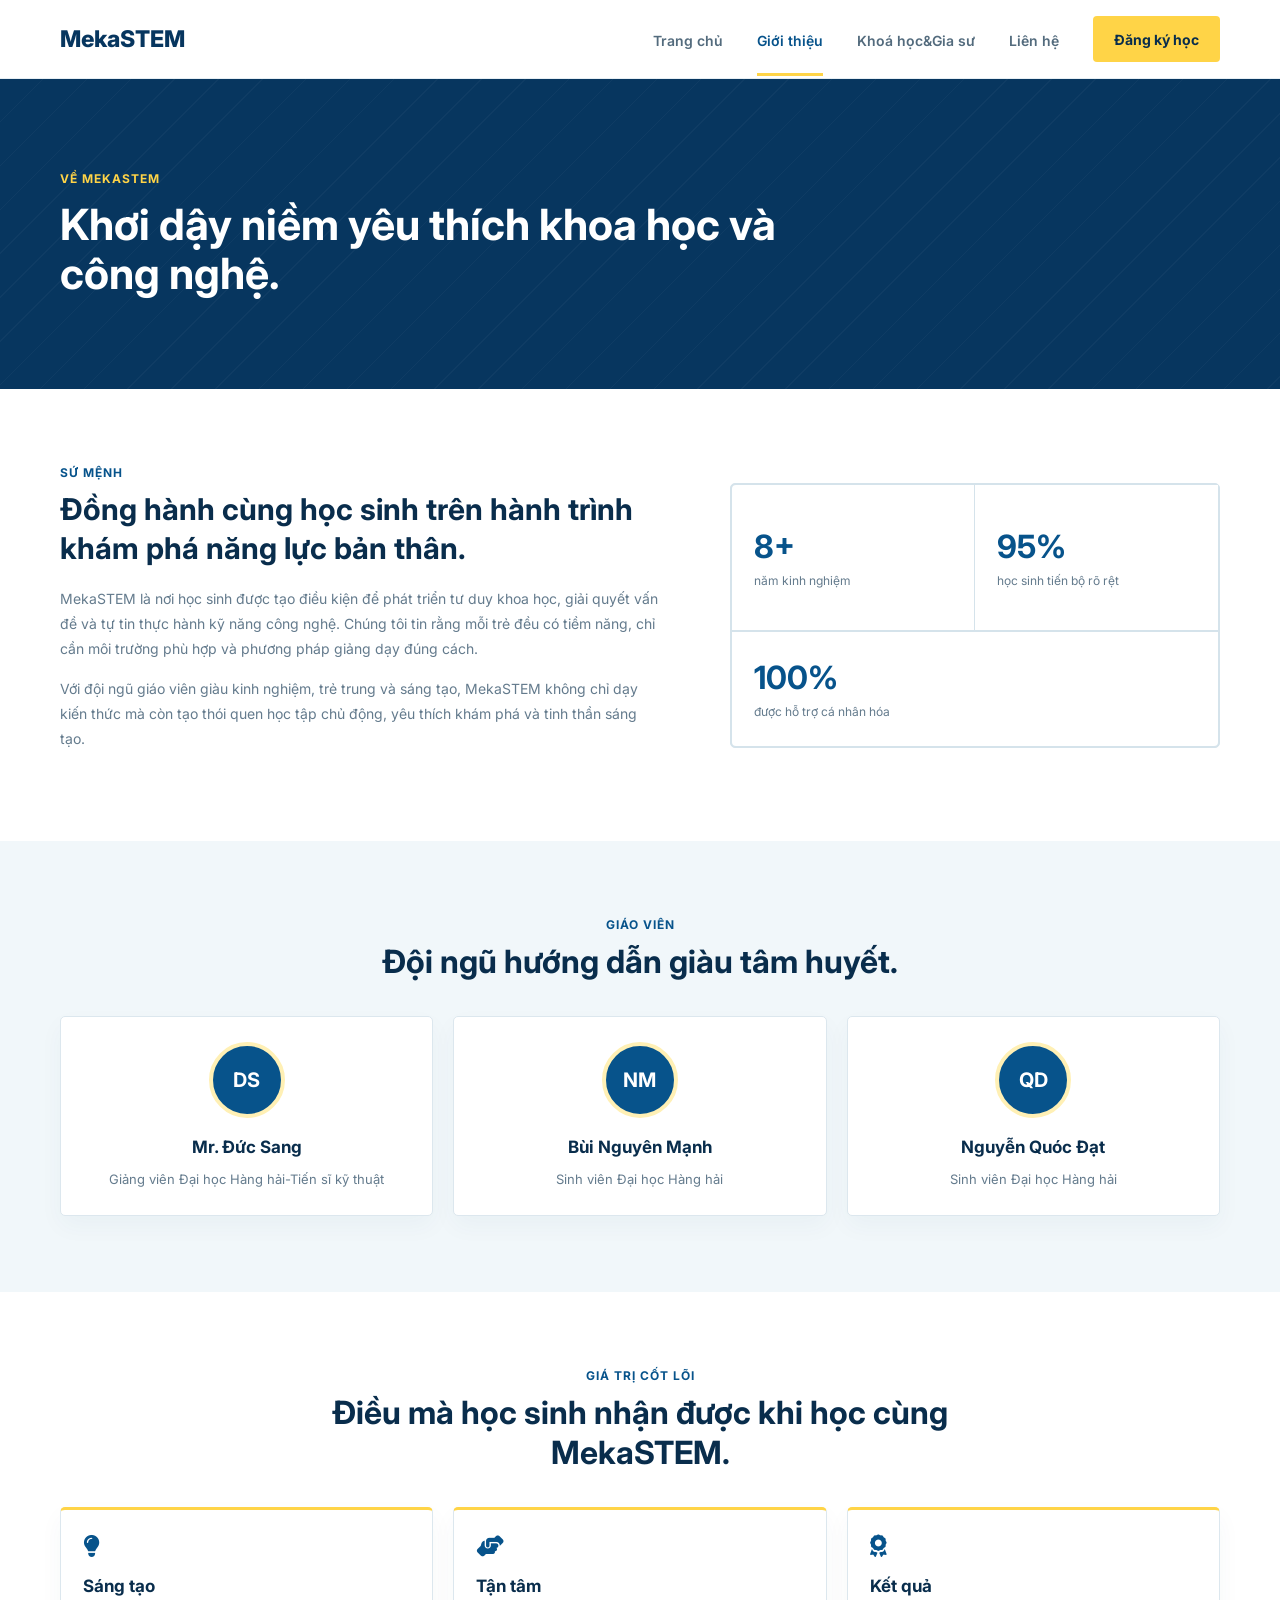
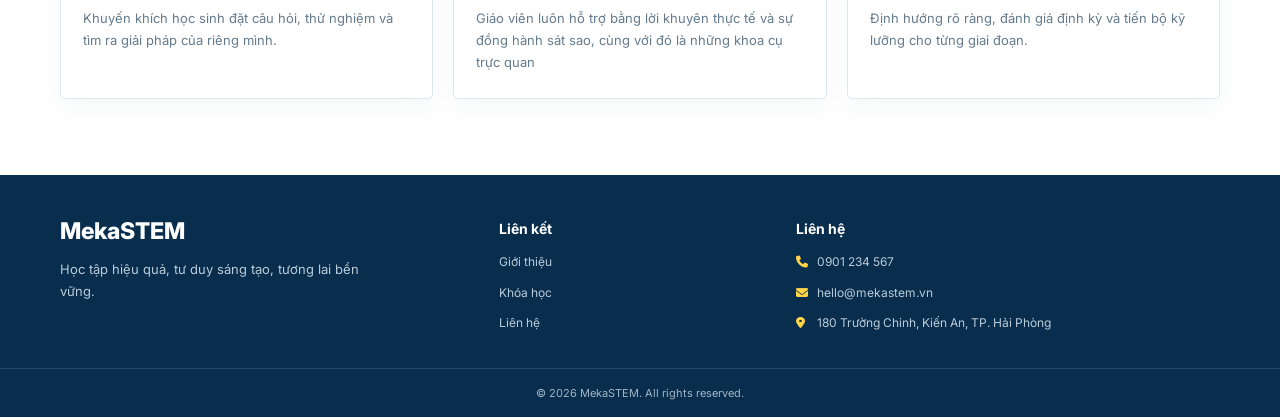
==== about.html @ 57383ab9 "Add files via upload" ====
<!DOCTYPE html>
<html lang="vi">
<head>
    <meta charset="UTF-8">
    <meta name="viewport" content="width=device-width, initial-scale=1.0">
    <title>Giới thiệu | MekaSTEM</title>
    <link rel="preconnect" href="https://fonts.googleapis.com">
    <link rel="preconnect" href="https://fonts.gstatic.com" crossorigin>
    <link href="https://fonts.googleapis.com/css2?family=Inter:wght@400;500;600;700;800&display=swap" rel="stylesheet">
    <link rel="stylesheet" href="https://cdnjs.cloudflare.com/ajax/libs/font-awesome/6.2.0/css/all.min.css">
    <link rel="stylesheet" href="style.css">
</head>
<body>
    <header class="site-header">
        <div class="container nav-wrap">
            <a href="index.html" class="logo">MekaSTEM</a>
            <nav class="navbar" id="navMenu">
                <a href="index.html">Trang chủ</a>
                <a href="about.html" class="active">Giới thiệu</a>
                <a href="courses.html">Khoá học&amp;Gia sư</a>
                <a href="contact.html">Liên hệ</a>
            </nav>
            <a href="contact.html" class="btn btn-primary nav-cta">Đăng ký học</a>
            <button class="menu-toggle" id="menuBtn" aria-label="Mở menu">
                <span></span>
                <span></span>
                <span></span>
            </button>
        </div>
    </header>

    <main>
        <section class="page-banner">
            <div class="container page-banner-inner">
                <p class="eyebrow">Về MekaSTEM</p>
                <h1>Khơi dậy niềm yêu thích khoa học và công nghệ.</h1>
            </div>
        </section>

        <section class="section">
            <div class="container story-grid">
                <div>
                    <p class="eyebrow">Sứ mệnh</p>
                    <h2>Đồng hành cùng học sinh trên hành trình khám phá năng lực bản thân.</h2>
                    <p>MekaSTEM là nơi học sinh được tạo điều kiện để phát triển tư duy khoa học, giải quyết vấn đề và tự tin thực hành kỹ năng công nghệ. Chúng tôi tin rằng mỗi trẻ đều có tiềm năng, chỉ cần môi trường phù hợp và phương pháp giảng dạy đúng cách.</p>
                    <p>Với đội ngũ giáo viên giàu kinh nghiệm, trẻ trung và sáng tạo, MekaSTEM không chỉ dạy kiến thức mà còn tạo thói quen học tập chủ động, yêu thích khám phá và tinh thần sáng tạo.</p>
                </div>
                <div class="story-box">
                    <div class="stat-badge"><strong>8+</strong><span>năm kinh nghiệm</span></div>
                    <div class="stat-badge"><strong>95%</strong><span>học sinh tiến bộ rõ rệt</span></div>
                    <div class="stat-badge"><strong>100%</strong><span>được hỗ trợ cá nhân hóa</span></div>
                </div>
            </div>
        </section>

        <section class="section alt-bg">
            <div class="container">
                <div class="section-heading center">
                    <p class="eyebrow">Giáo viên</p>
                    <h2>Đội ngũ hướng dẫn giàu tâm huyết.</h2>
                </div>
                <div class="grid-3">
                    <article class="teacher-card">
                        <div class="teacher-avatar">DS</div>
                        <h3>Mr. Đức Sang</h3>
                        <p>Giảng viên Đại học Hàng hải-Tiến sĩ kỹ thuật</p>
                    </article>
                    <article class="teacher-card">
                        <div class="teacher-avatar">NM</div>
                        <h3>Bùi Nguyên Mạnh</h3>
                        <p>Sinh viên Đại học Hàng hải</p>
                    </article>
                    <article class="teacher-card">
                        <div class="teacher-avatar">QD</div>
                        <h3>Nguyễn Quóc Đạt</h3>
                        <p>Sinh viên Đại học Hàng hải</p>
                    </article>
                </div>
            </div>
        </section>

        <section class="section">
            <div class="container">
                <div class="section-heading center">
                    <p class="eyebrow">Giá trị cốt lõi</p>
                    <h2>Điều mà học sinh nhận được khi học cùng MekaSTEM.</h2>
                </div>
                <div class="grid-3">
                    <article class="value-card">
                        <i class="fa-solid fa-lightbulb"></i>
                        <h3>Sáng tạo</h3>
                        <p>Khuyến khích học sinh đặt câu hỏi, thử nghiệm và tìm ra giải pháp của riêng mình.</p>
                    </article>
                    <article class="value-card">
                        <i class="fa-solid fa-handshake-angle"></i>
                        <h3>Tận tâm</h3>
                        <p>Giáo viên luôn hỗ trợ bằng lời khuyên thực tế và sự đồng hành sát sao, cùng với đó là những khoa cụ trực quan</p>
                    </article>
                    <article class="value-card">
                        <i class="fa-solid fa-award"></i>
                        <h3>Kết quả</h3>
                        <p>Định hướng rõ ràng, đánh giá định kỳ và tiến bộ kỹ lưỡng cho từng giai đoạn.</p>
                    </article>
                </div>
            </div>
        </section>
    </main>

    <footer class="site-footer">
        <div class="container footer-inner">
            <div>
                <a href="index.html" class="logo">MekaSTEM</a>
                <p>Học tập hiệu quả, tư duy sáng tạo, tương lai bền vững.</p>
            </div>
            <div>
                <h4>Liên kết</h4>
                <ul>
                    <li><a href="about.html">Giới thiệu</a></li>
                    <li><a href="courses.html">Khóa học</a></li>
                    <li><a href="contact.html">Liên hệ</a></li>
                </ul>
            </div>
            <div>
                <h4>Liên hệ</h4>
                <ul>
                    <li><i class="fa-solid fa-phone"></i> 0901 234 567</li>
                    <li><i class="fa-solid fa-envelope"></i> hello@mekastem.vn</li>
                    <li><i class="fa-solid fa-location-dot"></i> 180 Trường Chinh, Kiến An, TP. Hải Phòng</li>
                </ul>
            </div>
        </div>
        <div class="copyright">
            © 2026 MekaSTEM. All rights reserved.
        </div>
    </footer>

    <script src="script.js"></script>
</body>
</html>
---- style.css ----
:root {
	--blue: #07538b;
	--blue-deep: #07365f;
	--blue-dark: #092d4c;
	--yellow: #ffd447;
	--ink: #17364f;
	--muted: #647b8d;
	--line: #dce7ee;
	--paper: #fff;
	--soft: #f1f7fa;
}

*,
*::before,
*::after {
	box-sizing: border-box;
}

html {
	scroll-behavior: smooth;
}

body {
	margin: 0;
	color: var(--ink);
	background: var(--paper);
	font-family: 'Inter', sans-serif;
	-webkit-font-smoothing: antialiased;
}

a {
	color: inherit;
	text-decoration: none;
}

img {
	max-width: 100%;
}

.container {
	width: min(1160px, calc(100% - 48px));
	margin: 0 auto;
}

.site-header {
	position: sticky;
	top: 0;
	z-index: 5;
	border-bottom: 1px solid #e6eef3;
	background: rgb(255 255 255 / 96%);
	backdrop-filter: blur(12px);
}

.nav-wrap {
	min-height: 78px;
	display: flex;
	align-items: center;
	justify-content: space-between;
	gap: 34px;
}

.logo {
	color: var(--blue-deep);
	font-size: 23px;
	font-weight: 800;
}

.navbar {
	display: flex;
	align-items: center;
	gap: 34px;
	margin-left: auto;
}

.navbar a {
	position: relative;
	padding: 29px 0 27px;
	color: #536b7d;
	font-size: 14px;
	font-weight: 600;
	transition: color .2s ease;
}

.navbar a:hover,
.navbar a.active {
	color: var(--blue);
}

.navbar a.active::after {
	position: absolute;
	right: 0;
	bottom: 0;
	left: 0;
	height: 3px;
	background: var(--yellow);
	content: '';
}

.btn {
	min-height: 46px;
	display: inline-flex;
	align-items: center;
	justify-content: center;
	gap: 10px;
	padding: 0 20px;
	border: 1px solid transparent;
	border-radius: 4px;
	font-size: 14px;
	font-weight: 700;
	transition: background .2s ease, color .2s ease, transform .2s ease;
}

.btn:hover {
	transform: translateY(-1px);
}

.btn-primary {
	color: var(--blue-dark);
	background: var(--yellow);
}

.btn-primary:hover {
	background: #ffe278;
}

.btn-secondary {
	border-color: #b7cbd8;
	color: #fff;
	background: transparent;
}

.btn-secondary:hover {
	border-color: #fff;
	background: rgb(255 255 255 / 10%);
}

.menu-toggle {
	display: none;
}

.hero,
.page-banner {
	position: relative;
	overflow: hidden;
	color: #fff;
	background-color: var(--blue-deep);
	background-image: repeating-linear-gradient(135deg, transparent 0 30px, rgb(255 255 255 / 3%) 30px 31px);
}

.hero-inner {
	min-height: 600px;
	display: grid;
	grid-template-columns: 1.05fr .95fr;
	align-items: center;
	gap: 62px;
	padding-top: 54px;
	padding-bottom: 58px;
}

.hero-copy {
	max-width: 570px;
}

.eyebrow {
	margin: 0 0 16px;
	color: var(--yellow);
	font-size: 12px;
	font-weight: 700;
	letter-spacing: 1px;
	text-transform: uppercase;
}

.hero h1,
.page-banner h1 {
	max-width: 650px;
	margin: 0;
	font-size: 48px;
	font-weight: 700;
	line-height: 1.13;
}

.lead {
	max-width: 510px;
	margin: 20px 0 0;
	color: #d1e4f0;
	font-size: 16px;
	line-height: 1.75;
}

.hero-actions {
	display: flex;
	flex-wrap: wrap;
	gap: 12px;
	margin-top: 27px;
}

.mini-list {
	display: grid;
	gap: 11px;
	margin: 28px 0 0;
	padding: 0;
	color: #e2eff6;
	font-size: 13px;
	list-style: none;
}

.mini-list li {
	display: flex;
	align-items: center;
	gap: 10px;
}

.mini-list i {
	color: var(--yellow);
}

.hero-visual {
	position: relative;
	min-height: 430px;
	display: flex;
	align-items: flex-end;
	justify-content: center;
	padding: 22px;
	border: 5px solid rgb(255 255 255 / 18%);
	border-radius: 5px;
	background-color: #17608d;
	background-image: linear-gradient(180deg, rgb(7 54 95 / 4%) 28%, rgb(7 54 95 / 72%) 100%), url('https://images.unsplash.com/photo-1581092921461-eab62e97a780?auto=format&fit=crop&w=1100&q=85');
	background-position: center;
	background-size: cover;
}

.stat-card {
	position: absolute;
	z-index: 1;
	min-width: 128px;
	display: grid;
	gap: 4px;
	padding: 14px 16px;
	border-radius: 4px;
	color: var(--blue-dark);
	background: #fff;
	box-shadow: 0 12px 28px rgb(3 35 60 / 20%);
}

.stat-card.primary {
	top: 26px;
	left: -24px;
}

.stat-card.accent {
	top: 110px;
	right: -24px;
	background: var(--yellow);
}

.stat-tag,
.stat-card small {
	color: #526b7d;
	font-size: 11px;
}

.stat-card strong {
	font-size: 25px;
	line-height: 1.1;
}

.info-panel {
	width: min(100%, 330px);
	padding: 17px 19px;
	border: 1px solid rgb(255 255 255 / 25%);
	border-radius: 4px;
	color: #fff;
	background: rgb(7 45 76 / 88%);
	backdrop-filter: blur(8px);
}

.panel-label {
	margin: 0 0 5px;
	color: #c3dce9;
	font-size: 11px;
}

.info-panel h3 {
	margin: 0;
	font-size: 18px;
}

.small-rows {
	display: flex;
	flex-wrap: wrap;
	gap: 18px;
	margin-top: 13px;
	color: #e5f1f7;
	font-size: 11px;
}

.small-rows i {
	margin-right: 5px;
	color: var(--yellow);
}

.section {
	padding: 76px 0;
}

.alt-bg {
	background: var(--soft);
}

.section-heading {
	max-width: 680px;
	margin-bottom: 34px;
}

.section-heading.center {
	margin-right: auto;
	margin-left: auto;
	text-align: center;
}

.section-heading .eyebrow {
	margin-bottom: 10px;
	color: var(--blue);
}

.section-heading h2,
.cta-inner h2 {
	margin: 0;
	color: var(--blue-dark);
	font-size: 32px;
	line-height: 1.25;
}

.section-heading > p:last-child {
	color: var(--muted);
	line-height: 1.7;
}

.grid-4,
.grid-3 {
	display: grid;
	gap: 20px;
}

.grid-4 {
	grid-template-columns: repeat(4, minmax(0, 1fr));
}

.grid-3 {
	grid-template-columns: repeat(3, minmax(0, 1fr));
}

.feature-card,
.course-card,
.teacher-card,
.value-card,
.quote-card,
.schedule-item {
	border: 1px solid var(--line);
	border-radius: 5px;
	background: #fff;
	box-shadow: 0 10px 24px rgb(22 66 95 / 4%);
}

.feature-card,
.value-card {
	padding: 25px 22px;
}

.icon-wrap {
	width: 44px;
	height: 44px;
	display: grid;
	place-items: center;
	border-radius: 4px;
	color: var(--blue-deep);
	background: #fff0b5;
	font-size: 18px;
}

.feature-card h3,
.course-card h3,
.teacher-card h3,
.value-card h3,
.step-item h3,
.schedule-item h3 {
	margin: 17px 0 9px;
	color: var(--blue-dark);
	font-size: 17px;
	line-height: 1.35;
}

.feature-card p,
.course-card p,
.teacher-card p,
.value-card p,
.step-item p,
.quote-card p,
.schedule-item p {
	margin: 0;
	color: var(--muted);
	font-size: 13px;
	line-height: 1.7;
}

.course-card {
	position: relative;
	padding: 28px 25px;
}

.course-card.featured {
	border-color: var(--blue);
	box-shadow: inset 0 4px 0 var(--yellow), 0 12px 28px rgb(22 66 95 / 9%);
}

.course-card .label {
	display: inline-flex;
	align-items: center;
	min-height: 26px;
	padding: 0 10px;
	border-radius: 2px;
	color: var(--blue-deep);
	background: #fff0b5;
	font-size: 10px;
	font-weight: 700;
	letter-spacing: .5px;
	text-transform: uppercase;
}

.course-card h3 {
	margin-top: 18px;
	font-size: 20px;
}

.course-card ul {
	display: grid;
	gap: 10px;
	margin: 20px 0 0;
	padding: 18px 0 0;
	border-top: 1px solid var(--line);
	color: #456075;
	font-size: 13px;
	list-style: none;
}

.course-card li::before {
	margin-right: 9px;
	color: var(--blue);
	content: '\2713';
	font-weight: 700;
}

.detail-card .price {
	margin-top: 14px;
	color: var(--blue);
	font-size: 18px;
	font-weight: 700;
}

.detail-card .btn {
	width: 100%;
	margin-top: 23px;
}

.detail-card .btn-secondary {
	border-color: #b7cbd8;
	color: var(--blue-deep);
}

.detail-card .btn-secondary:hover {
	border-color: var(--blue);
	color: #fff;
	background: var(--blue);
}

.steps {
	display: grid;
	grid-template-columns: repeat(4, minmax(0, 1fr));
	gap: 0;
}

.step-item {
	position: relative;
	padding: 0 22px 0 0;
}

.step-item:not(:last-child)::after {
	position: absolute;
	top: 22px;
	right: 18px;
	left: 48px;
	height: 1px;
	background: #cbdce6;
	content: '';
}

.step-item > span {
	width: 42px;
	height: 42px;
	display: grid;
	place-items: center;
	border: 1px solid #cfdee7;
	border-radius: 50%;
	color: var(--blue-deep);
	background: #fff0b5;
	font-size: 12px;
	font-weight: 700;
}

.step-item h3 {
	margin-top: 18px;
}

.quote-card {
	padding: 24px;
}

.stars {
	display: flex;
	gap: 4px;
	margin-bottom: 15px;
	color: #e8ad00;
	font-size: 12px;
}

.quote-card h4 {
	margin: 17px 0 0;
	color: var(--blue-dark);
	font-size: 13px;
}

.cta-banner {
	padding: 0 0 76px;
}

.cta-inner {
	display: flex;
	align-items: center;
	justify-content: space-between;
	gap: 28px;
	padding: 34px 40px;
	border-radius: 5px;
	color: #fff;
	background: var(--blue-deep);
}

.cta-inner .eyebrow {
	margin-bottom: 9px;
}

.cta-inner h2 {
	max-width: 620px;
	color: #fff;
	font-size: 25px;
}

.page-banner-inner {
	min-height: 310px;
	display: flex;
	flex-direction: column;
	align-items: flex-start;
	justify-content: center;
	padding-top: 40px;
	padding-bottom: 40px;
}

.page-banner .eyebrow {
	margin-bottom: 14px;
}

.page-banner h1 {
	max-width: 760px;
	font-size: 43px;
}

.story-grid {
	display: grid;
	grid-template-columns: 1.1fr .9fr;
	align-items: center;
	gap: 70px;
}

.story-grid .eyebrow {
	margin-bottom: 10px;
	color: var(--blue);
}

.story-grid h2 {
	margin: 0 0 18px;
	color: var(--blue-dark);
	font-size: 30px;
	line-height: 1.3;
}

.story-grid p:not(.eyebrow) {
	color: var(--muted);
	font-size: 14px;
	line-height: 1.8;
}

.story-box {
	display: grid;
	grid-template-columns: 1fr 1fr;
	gap: 1px;
	padding: 1px;
	border: 1px solid #d5e3eb;
	border-radius: 5px;
	background: #d5e3eb;
}

.stat-badge {
	min-height: 145px;
	display: flex;
	flex-direction: column;
	justify-content: center;
	gap: 7px;
	padding: 22px;
	background: #fff;
}

.stat-badge:first-child {
	border-radius: 4px 0 0;
}

.stat-badge:last-child {
	grid-column: 1 / -1;
	min-height: 115px;
	border-top: 1px solid #d5e3eb;
	border-radius: 0 0 4px 4px;
}

.stat-badge strong {
	color: var(--blue);
	font-size: 32px;
}

.stat-badge span {
	color: var(--muted);
	font-size: 12px;
}

.teacher-card {
	padding: 25px;
	text-align: center;
}

.teacher-avatar {
	width: 76px;
	height: 76px;
	display: grid;
	place-items: center;
	margin: 0 auto;
	border: 4px solid #fff0b5;
	border-radius: 50%;
	color: #fff;
	background: var(--blue);
	font-size: 20px;
	font-weight: 700;
}

.teacher-card h3 {
	margin-top: 18px;
}

.value-card {
	border-top: 3px solid var(--yellow);
}

.value-card > i {
	color: var(--blue);
	font-size: 22px;
}

.schedule-grid {
	display: grid;
	grid-template-columns: repeat(3, minmax(0, 1fr));
	gap: 18px;
}

.schedule-item {
	padding: 22px 24px;
	border-left: 4px solid var(--yellow);
}

.schedule-item h3 {
	margin: 0 0 7px;
}

.site-footer {
	padding-top: 42px;
	color: #d9e7ef;
	background: var(--blue-dark);
}

.footer-inner {
	display: grid;
	grid-template-columns: 1.1fr .7fr 1.2fr;
	gap: 50px;
	padding-bottom: 36px;
}

.site-footer .logo,
.site-footer h4 {
	color: #fff;
}

.site-footer p {
	max-width: 300px;
	color: #b9ccda;
	font-size: 13px;
	line-height: 1.7;
}

.site-footer h4 {
	margin: 3px 0 15px;
	font-size: 14px;
}

.site-footer ul {
	display: grid;
	gap: 11px;
	margin: 0;
	padding: 0;
	list-style: none;
}

.site-footer li,
.site-footer li a {
	color: #b9ccda;
	font-size: 12px;
	line-height: 1.6;
}

.site-footer li i {
	width: 18px;
	color: var(--yellow);
}

.site-footer li a:hover {
	color: #fff;
}

.copyright {
	padding: 17px 24px;
	border-top: 1px solid rgb(255 255 255 / 12%);
	color: #9fb6c7;
	font-size: 11px;
	text-align: center;
}

.schedule-item p {
	color: var(--blue);
	font-weight: 700;
}

@media (max-width: 1000px) {
	.hero-inner {
		grid-template-columns: 1fr .85fr;
		gap: 38px;
	}

	.hero h1,
	.page-banner h1 {
		font-size: 41px;
	}

	.grid-4 {
		grid-template-columns: repeat(2, minmax(0, 1fr));
	}

	.story-grid {
		gap: 42px;
	}
}

@media (max-width: 760px) {
	.container {
		width: min(100% - 36px, 600px);
	}

	.nav-wrap {
		min-height: 68px;
	}

	.nav-cta {
		display: none;
	}

	.menu-toggle {
		width: 42px;
		height: 42px;
		display: grid;
		align-content: center;
		justify-items: center;
		gap: 5px;
		border: 1px solid var(--line);
		border-radius: 3px;
		background: #fff;
		cursor: pointer;
	}

	.menu-toggle span {
		width: 18px;
		height: 2px;
		background: var(--blue-deep);
	}

	.navbar {
		position: absolute;
		top: 100%;
		right: 0;
		left: 0;
		display: none;
		align-items: stretch;
		gap: 0;
		padding: 8px 18px 14px;
		border-top: 1px solid #e6eef3;
		background: #fff;
		box-shadow: 0 12px 18px rgb(9 45 76 / 10%);
	}

	.navbar.open {
		display: grid;
	}

	.navbar a {
		padding: 13px 0;
	}

	.navbar a.active::after {
		right: auto;
		width: 25px;
	}

	.hero-inner {
		min-height: auto;
		grid-template-columns: 1fr;
		gap: 38px;
		padding-top: 48px;
		padding-bottom: 48px;
	}

	.hero h1,
	.page-banner h1 {
		font-size: 38px;
	}

	.hero-visual {
		min-height: 340px;
		margin: 0 12px;
	}

	.section {
		padding: 56px 0;
	}

	.grid-3,
	.schedule-grid {
		grid-template-columns: repeat(2, minmax(0, 1fr));
	}

	.story-grid {
		grid-template-columns: 1fr;
		gap: 28px;
	}

	.steps {
		grid-template-columns: repeat(2, minmax(0, 1fr));
		gap: 28px 12px;
	}

	.step-item:not(:last-child)::after {
		display: none;
	}

	.cta-inner {
		align-items: flex-start;
		flex-direction: column;
		padding: 28px;
	}

	.footer-inner {
		grid-template-columns: 1fr 1fr;
		gap: 28px;
	}

	.footer-inner > div:first-child {
		grid-column: 1 / -1;
	}
}

@media (max-width: 520px) {
	.container {
		width: calc(100% - 30px);
	}

	.hero h1,
	.page-banner h1 {
		font-size: 33px;
	}

	.hero-visual {
		min-height: 300px;
	}

	.stat-card.primary {
		left: -10px;
	}

	.stat-card.accent {
		right: -10px;
	}

	.grid-4,
	.grid-3,
	.schedule-grid {
		grid-template-columns: 1fr;
	}

	.section-heading h2,
	.story-grid h2 {
		font-size: 26px;
	}

	.steps {
		grid-template-columns: 1fr;
	}

	.footer-inner {
		grid-template-columns: 1fr;
		gap: 24px;
	}

	.footer-inner > div:first-child {
		grid-column: auto;
	}
}
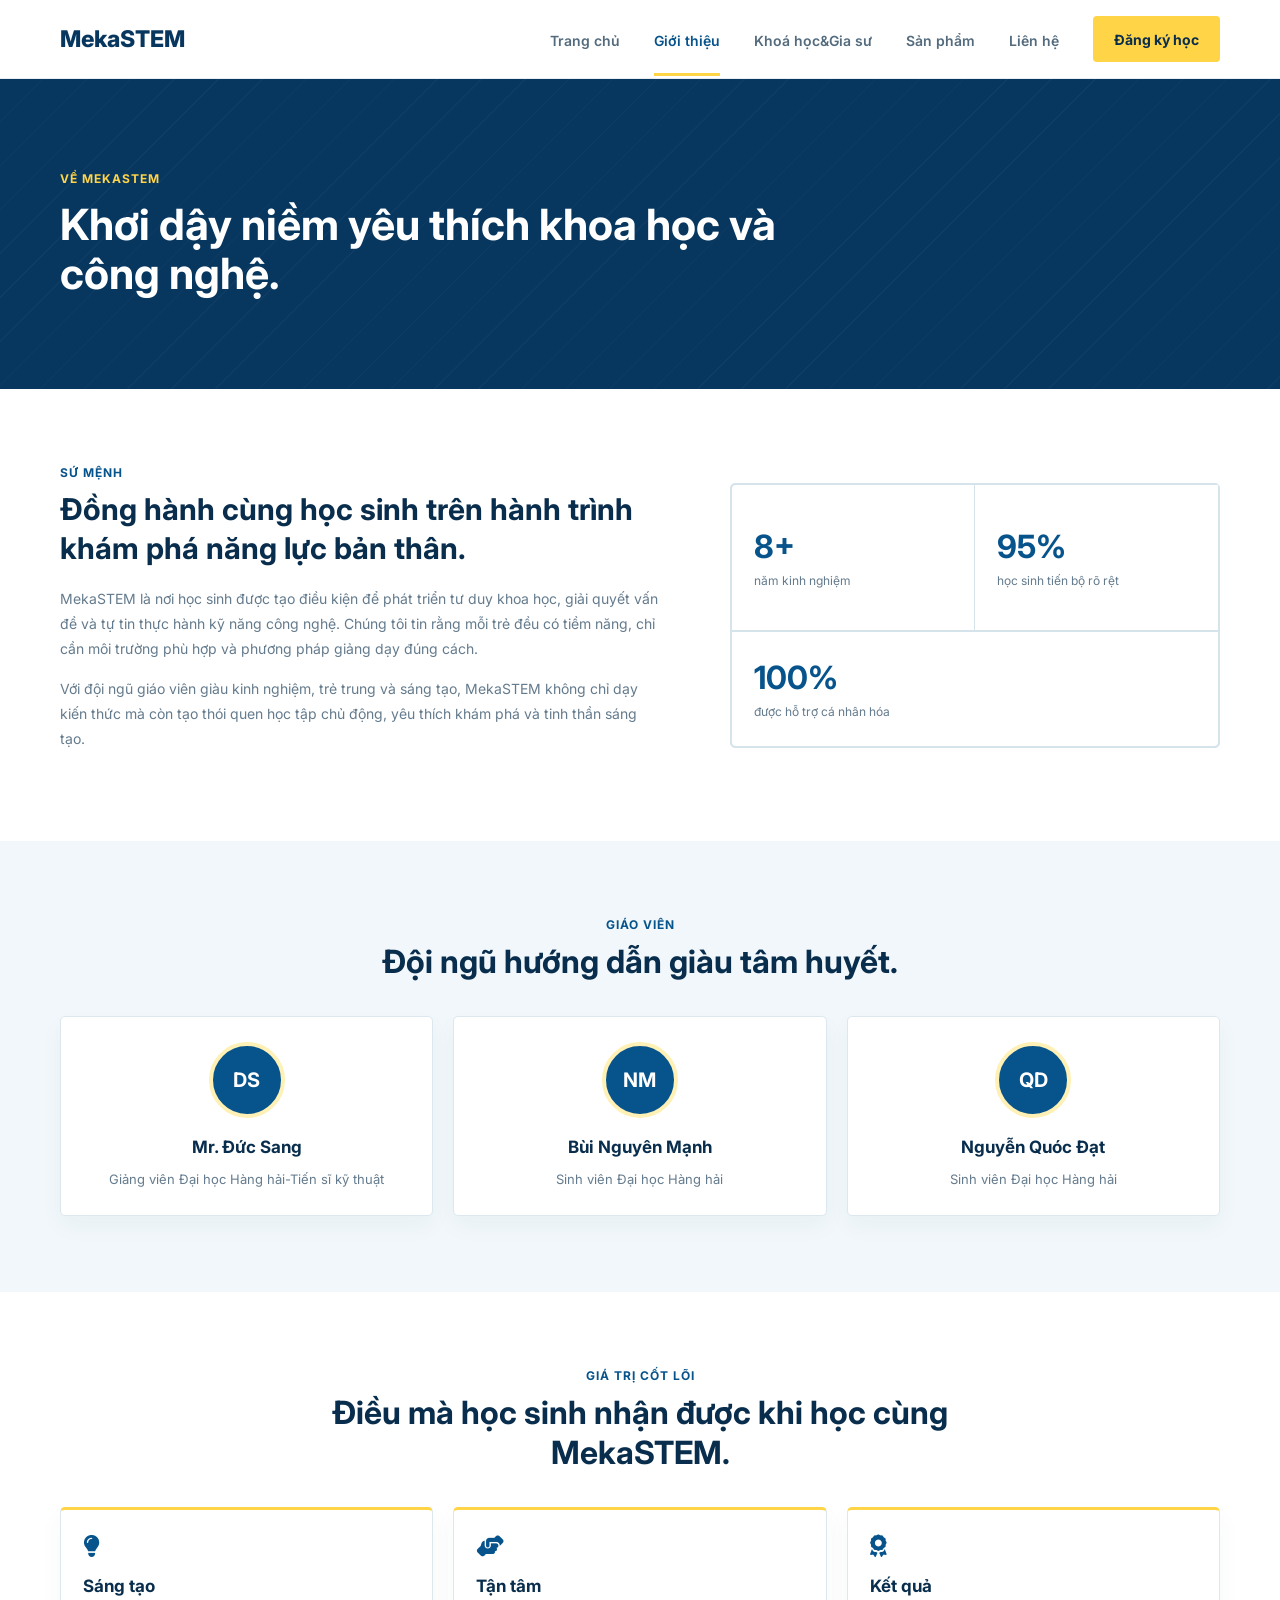
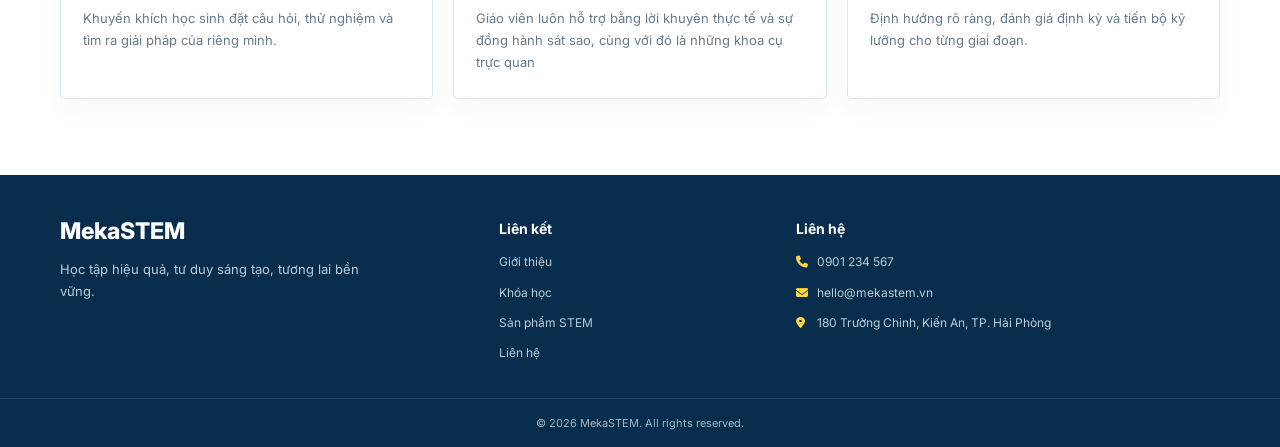
==== commit f33c11cd: "Add files via upload" ====
--- a/about.html
+++ b/about.html
@@ -18,6 +18,7 @@
                 <a href="index.html">Trang chủ</a>
                 <a href="about.html" class="active">Giới thiệu</a>
                 <a href="courses.html">Khoá học&amp;Gia sư</a>
+                <a href="product.html">Sản phẩm</a>
                 <a href="contact.html">Liên hệ</a>
             </nav>
             <a href="contact.html" class="btn btn-primary nav-cta">Đăng ký học</a>
@@ -117,6 +118,7 @@
                 <ul>
                     <li><a href="about.html">Giới thiệu</a></li>
                     <li><a href="courses.html">Khóa học</a></li>
+                    <li><a href="product.html">Sản phẩm STEM</a></li>
                     <li><a href="contact.html">Liên hệ</a></li>
                 </ul>
             </div>
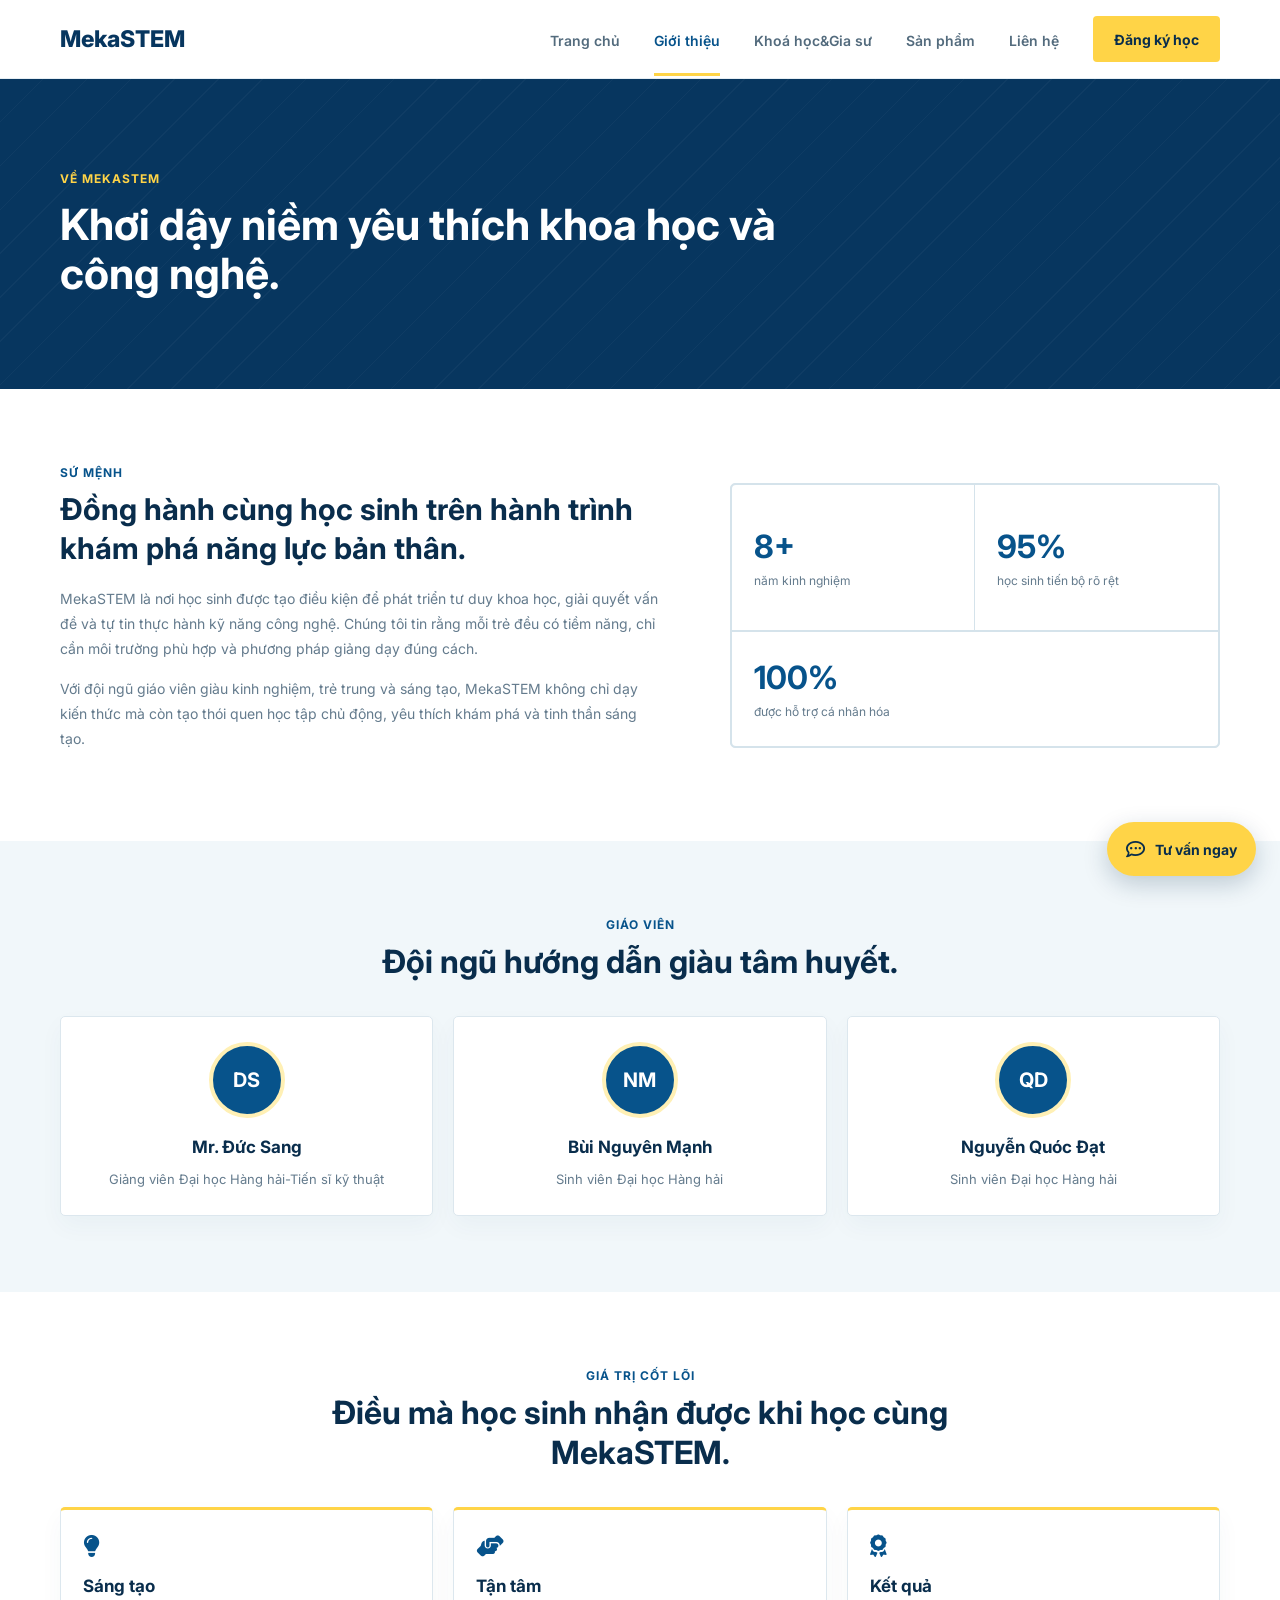
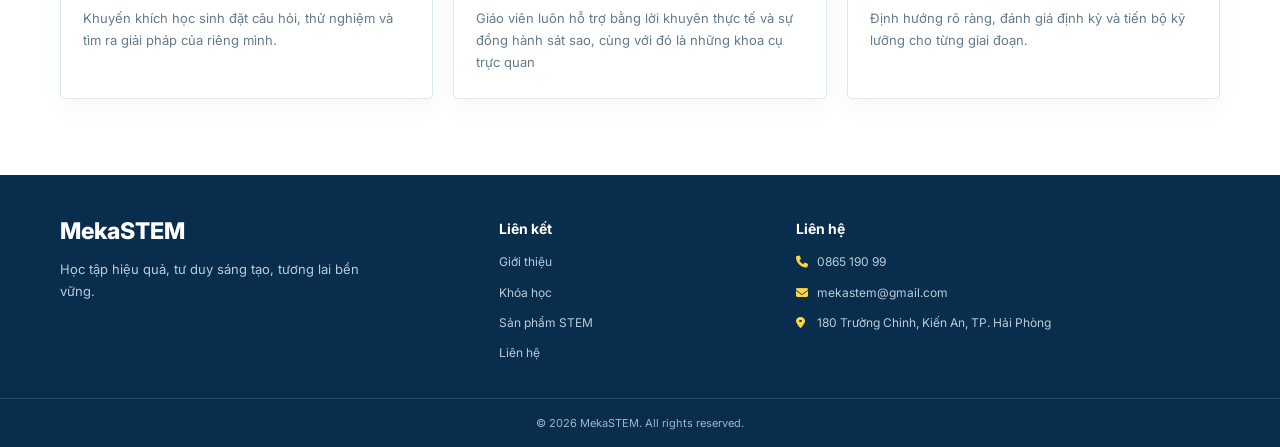
==== commit fa4df3ec: "Add files via upload" ====
--- a/about.html
+++ b/about.html
@@ -125,8 +125,8 @@
             <div>
                 <h4>Liên hệ</h4>
                 <ul>
-                    <li><i class="fa-solid fa-phone"></i> 0901 234 567</li>
-                    <li><i class="fa-solid fa-envelope"></i> hello@mekastem.vn</li>
+                    <li><i class="fa-solid fa-phone"></i> 0865 190 99</li>
+                    <li><i class="fa-solid fa-envelope"></i> mekastem@gmail.com</li>
                     <li><i class="fa-solid fa-location-dot"></i> 180 Trường Chinh, Kiến An, TP. Hải Phòng</li>
                 </ul>
             </div>
--- a/style.css
+++ b/style.css
@@ -935,3 +935,263 @@
 		grid-column: auto;
 	}
 }
+
+.chat-widget {
+	position: fixed;
+	right: 24px;
+	bottom: 24px;
+	z-index: 20;
+	font-family: 'Inter', sans-serif;
+}
+
+.chat-panel {
+	position: absolute;
+	right: 0;
+	bottom: 68px;
+	width: min(370px, calc(100vw - 30px));
+	height: min(540px, calc(100vh - 120px));
+	display: flex;
+	flex-direction: column;
+	overflow: hidden;
+	border: 1px solid var(--line);
+	border-radius: 12px;
+	background: #fff;
+	box-shadow: 0 18px 55px rgb(9 45 76 / 22%);
+}
+
+.chat-panel[hidden] {
+	display: none;
+}
+
+.chat-header {
+	min-height: 72px;
+	display: flex;
+	align-items: center;
+	gap: 12px;
+	padding: 13px 16px;
+	color: #fff;
+	background: var(--blue-deep);
+}
+
+.chat-avatar {
+	width: 40px;
+	height: 40px;
+	display: grid;
+	flex: 0 0 auto;
+	place-items: center;
+	border-radius: 50%;
+	color: var(--blue-deep);
+	background: var(--yellow);
+}
+
+.chat-heading {
+	display: grid;
+	gap: 4px;
+}
+
+.chat-heading strong {
+	font-size: 14px;
+}
+
+.chat-heading > span {
+	color: #d7e8f2;
+	font-size: 11px;
+}
+
+.chat-status-dot {
+	width: 7px;
+	height: 7px;
+	display: inline-block;
+	margin-right: 4px;
+	border-radius: 50%;
+	background: #75d69a;
+}
+
+.chat-close {
+	width: 34px;
+	height: 34px;
+	display: grid;
+	place-items: center;
+	margin-left: auto;
+	border: 0;
+	border-radius: 50%;
+	color: #fff;
+	background: transparent;
+	font-size: 17px;
+	cursor: pointer;
+}
+
+.chat-close:hover {
+	background: rgb(255 255 255 / 13%);
+}
+
+.chat-messages {
+	flex: 1;
+	display: flex;
+	flex-direction: column;
+	gap: 10px;
+	overflow-y: auto;
+	padding: 18px 14px 12px;
+	background: #f5f8fa;
+}
+
+.chat-message {
+	max-width: 88%;
+	padding: 11px 13px;
+	border-radius: 12px;
+	font-size: 13px;
+	line-height: 1.6;
+	overflow-wrap: anywhere;
+	white-space: pre-wrap;
+}
+
+.chat-message-assistant {
+	align-self: flex-start;
+	border: 1px solid #e5edf2;
+	border-bottom-left-radius: 4px;
+	color: var(--ink);
+	background: #fff;
+}
+
+.chat-message-user {
+	align-self: flex-end;
+	border-bottom-right-radius: 4px;
+	color: #fff;
+	background: var(--blue);
+}
+
+.chat-action {
+	align-self: flex-start;
+	color: var(--blue);
+	font-size: 12px;
+	font-weight: 700;
+	text-decoration: underline;
+	text-underline-offset: 3px;
+}
+
+.chat-suggestions {
+	display: flex;
+	gap: 7px;
+	overflow-x: auto;
+	padding: 10px 12px;
+	border-top: 1px solid #edf1f4;
+	scrollbar-width: thin;
+}
+
+.chat-suggestion {
+	flex: 0 0 auto;
+	padding: 7px 10px;
+	border: 1px solid #cbdce6;
+	border-radius: 16px;
+	color: var(--blue-deep);
+	background: #fff;
+	font: inherit;
+	font-size: 11px;
+	cursor: pointer;
+}
+
+.chat-suggestion:hover {
+	border-color: var(--blue);
+	background: #f1f7fa;
+}
+
+.chat-form {
+	display: flex;
+	gap: 8px;
+	padding: 10px 12px;
+	border-top: 1px solid #edf1f4;
+}
+
+.chat-form input {
+	width: 100%;
+	min-width: 0;
+	padding: 11px 12px;
+	border: 1px solid #dce7ee;
+	border-radius: 7px;
+	color: var(--ink);
+	font: inherit;
+	font-size: 13px;
+}
+
+.chat-form input:focus {
+	border-color: var(--blue);
+	outline: 2px solid rgb(7 83 139 / 13%);
+}
+
+.chat-form button {
+	width: 42px;
+	flex: 0 0 auto;
+	border: 0;
+	border-radius: 7px;
+	color: var(--blue-dark);
+	background: var(--yellow);
+	cursor: pointer;
+}
+
+.chat-form button:hover {
+	background: #ffe278;
+}
+
+.chat-disclaimer {
+	margin: 0;
+	padding: 0 12px 10px;
+	color: var(--muted);
+	font-size: 10px;
+	text-align: center;
+}
+
+.chat-launcher {
+	min-height: 54px;
+	display: inline-flex;
+	align-items: center;
+	justify-content: center;
+	gap: 10px;
+	padding: 0 19px;
+	border: 0;
+	border-radius: 28px;
+	color: var(--blue-dark);
+	background: var(--yellow);
+	box-shadow: 0 8px 24px rgb(9 45 76 / 22%);
+	font: inherit;
+	font-size: 14px;
+	font-weight: 700;
+	cursor: pointer;
+	transition: transform .2s ease, box-shadow .2s ease;
+}
+
+.chat-launcher:hover {
+	transform: translateY(-2px);
+	box-shadow: 0 11px 28px rgb(9 45 76 / 27%);
+}
+
+.chat-launcher i {
+	font-size: 19px;
+}
+
+.chat-widget button:focus-visible,
+.chat-widget a:focus-visible {
+	outline: 3px solid #edaa00;
+	outline-offset: 2px;
+}
+
+.sr-only {
+	position: absolute;
+	width: 1px;
+	height: 1px;
+	overflow: hidden;
+	clip: rect(0, 0, 0, 0);
+	white-space: nowrap;
+	clip-path: inset(50%);
+}
+
+@media (max-width: 520px) {
+	.chat-widget {
+		right: 15px;
+		bottom: 15px;
+	}
+
+	.chat-panel {
+		bottom: 64px;
+		height: min(520px, calc(100vh - 95px));
+	}
+}
